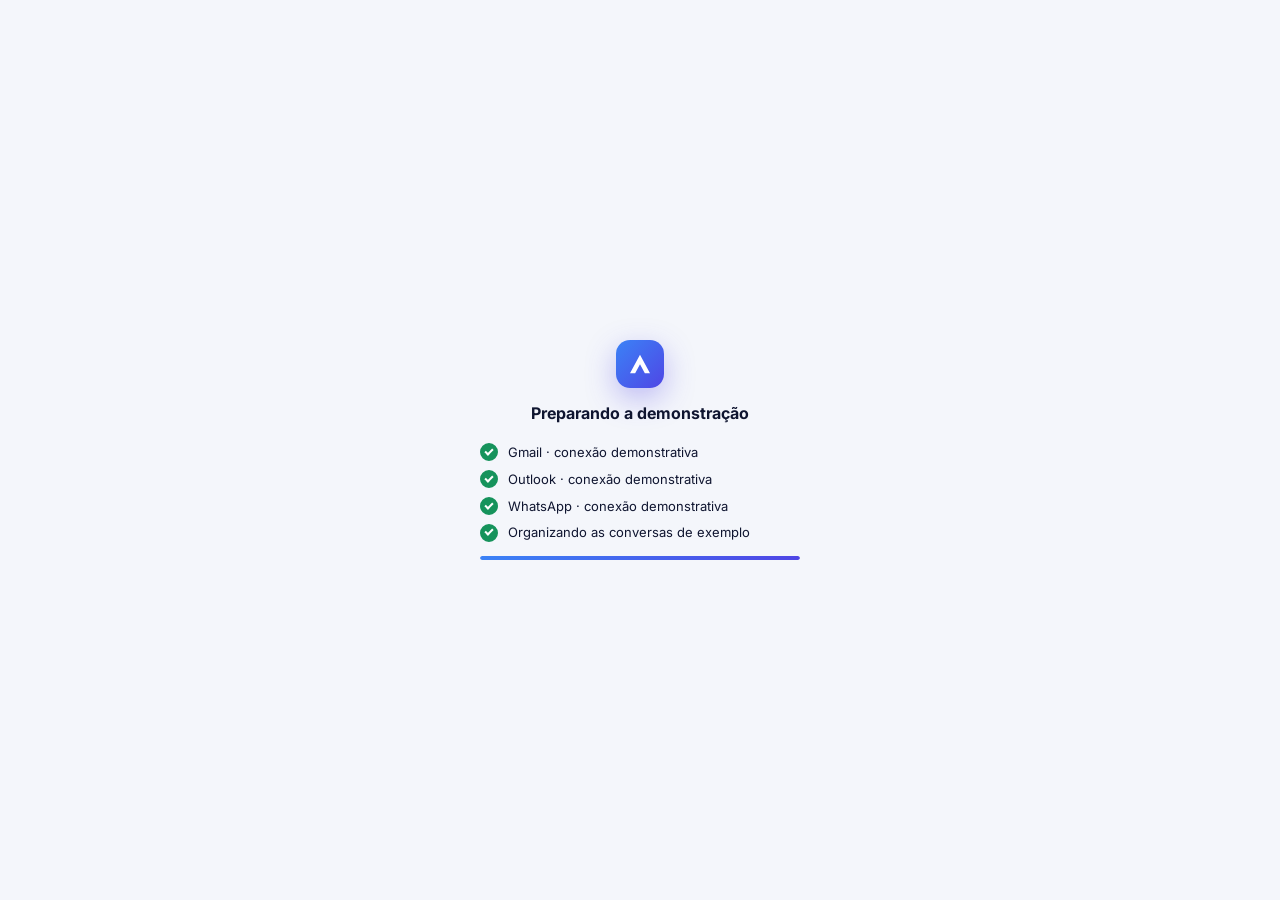
==== demonstracao/index.html @ d3f5a7e1 "Nova demonstração independente e multicanal; site alinhado Demonstração (pasta demonstracao/): - Sep" ====
<!doctype html>
<html lang="pt-BR">
<head>
<meta charset="utf-8">
<meta name="viewport" content="width=device-width,initial-scale=1,viewport-fit=cover">
<title>Assistence · Demonstração</title>
<meta name="description" content="Demonstração interativa do Assistence com dados fictícios: Gmail, WhatsApp e Outlook reunidos em um só lugar.">
<meta name="robots" content="noindex">
<meta name="theme-color" content="#4f46e5">
<link rel="icon" href="data:image/svg+xml,%3Csvg xmlns='http://www.w3.org/2000/svg' viewBox='0 0 26 24'%3E%3Cpath fill='%234f46e5' d='M13 1 1 23h6.2L13 12.4 18.8 23H25z'/%3E%3C/svg%3E">
<link rel="preconnect" href="https://fonts.googleapis.com"><link rel="preconnect" href="https://fonts.gstatic.com" crossorigin>
<link rel="stylesheet" href="https://fonts.googleapis.com/css2?family=Inter:wght@400;500;600;700;800&display=swap">
<link rel="stylesheet" href="estilo.css">
</head>
<body>
<!-- Demonstração do Assistence: dados fictícios e resultados programados. Não usa o motor nem as integrações do aplicativo real. -->
<div class="boot" id="boot" aria-live="polite">
  <div class="boot-in">
    <div class="boot-logo"><svg width="22" height="20" viewBox="0 0 26 24" fill="currentColor" aria-hidden="true"><path d="M13 1 1 23h6.2L13 12.4 18.8 23H25z"/></svg></div>
    <b>Preparando a demonstração</b>
    <ul class="boot-steps">
      <li><i></i>Gmail · conexão demonstrativa</li>
      <li><i></i>Outlook · conexão demonstrativa</li>
      <li><i></i>WhatsApp · conexão demonstrativa</li>
      <li><i></i>Organizando as conversas de exemplo</li>
    </ul>
    <div class="boot-bar"><i></i></div>
  </div>
</div>
<div id="app"></div>
<div class="toasts" id="toasts" aria-live="polite"></div>
<script src="dados.js"></script>
<script src="app.js"></script>
</body>
</html>
---- demonstracao/estilo.css ----
/* Assistence · Demonstração · Estilos
   Computador (>= 1024 px): mesa de trabalho com barra lateral e painéis lado a lado.
   Celular (< 1024 px): telas empilhadas, abas no rodapé e painéis que sobem de baixo. */
:root{
  --bg:#f4f6fb; --sf:#ffffff; --sf2:#f0f2f8; --sf3:#e8ebf4; --tx:#0f1530; --tx2:#2f3755; --mu:#667091; --bd:#e3e7f0; --bd2:#d2d8e6;
  --ac:#4f46e5; --ac2:#3b82f6; --acs:#eef0ff; --ac-tx:#4338ca;
  --hi:#dc3545; --hi-s:#fdecee; --me:#c77700; --me-s:#fff4e0; --lo:#16935c; --lo-s:#e4f5ec;
  --gm:#d93025; --ol:#0f6cbd; --wa:#1fa855;
  --sh:0 1px 2px rgba(15,21,48,.05),0 6px 18px rgba(15,21,48,.06);
  --sh-lg:0 24px 60px rgba(15,21,48,.18),0 2px 8px rgba(15,21,48,.08);
  --font:"Inter",system-ui,-apple-system,"Segoe UI",Roboto,sans-serif;
  --mono:ui-monospace,SFMono-Regular,Menlo,monospace;
  --ease:cubic-bezier(.2,.75,.25,1);
}
@media (prefers-color-scheme:dark){:root{
  --bg:#080b16; --sf:#10162a; --sf2:#161d36; --sf3:#1d2543; --tx:#eef1fb; --tx2:#cbd2e8; --mu:#8f99ba; --bd:#212a47; --bd2:#2c3659;
  --ac:#8b8cff; --ac2:#60a5fa; --acs:#1e2350; --ac-tx:#b4b6ff;
  --hi:#ff6b75; --hi-s:#3a1a24; --me:#f5b544; --me-s:#352a14; --lo:#4bd396; --lo-s:#123026;
  --sh:0 1px 2px rgba(0,0,0,.4); --sh-lg:0 24px 60px rgba(0,0,0,.6); color-scheme:dark}}

*{box-sizing:border-box}
html,body{height:100%;margin:0}
#app{height:100%}
body{background:var(--bg);color:var(--tx);font:14px/1.45 var(--font);-webkit-font-smoothing:antialiased;overflow:hidden}
button{font:inherit;color:inherit;background:none;border:0;padding:0;cursor:pointer;text-align:inherit}
input,textarea,select{font:inherit;color:var(--tx)}
h1,h2,h3,h4,p{margin:0}
ul{margin:0;padding:0;list-style:none}
:focus-visible{outline:2px solid var(--ac);outline-offset:2px;border-radius:8px}
svg{flex:none}
[hidden]{display:none!important}
.mu{color:var(--mu)}
.num{font-variant-numeric:tabular-nums}

/* ---------- carregamento ---------- */
.boot{position:fixed;inset:0;z-index:100;display:grid;place-items:center;background:var(--bg);transition:opacity .35s var(--ease),visibility .35s}
.boot.out{opacity:0;visibility:hidden}
.boot-in{width:min(320px,82vw);display:grid;gap:14px;justify-items:center;text-align:center}
.boot-logo{width:48px;height:48px;border-radius:14px;background:linear-gradient(135deg,var(--ac2),var(--ac));display:grid;place-items:center;color:#fff;box-shadow:0 10px 30px rgba(79,70,229,.35)}
.boot b{font-size:16px}
.boot-steps{display:grid;gap:8px;width:100%;margin-top:4px}
.boot-steps li{display:flex;align-items:center;gap:10px;font-size:13px;color:var(--mu);transition:color .25s}
.boot-steps li i{width:18px;height:18px;border-radius:50%;border:2px solid var(--bd2);display:grid;place-items:center;transition:all .25s var(--ease);flex:none}
.boot-steps li.ok{color:var(--tx)}
.boot-steps li.ok i{background:var(--lo);border-color:var(--lo)}
.boot-steps li.ok i::after{content:"";width:6px;height:3px;border:2px solid #fff;border-top:0;border-right:0;transform:rotate(-45deg) translate(1px,-1px)}
.boot-bar{width:100%;height:4px;border-radius:99px;background:var(--sf3);overflow:hidden}
.boot-bar i{display:block;height:100%;width:0;background:linear-gradient(90deg,var(--ac2),var(--ac));border-radius:99px;transition:width .3s var(--ease)}

/* ---------- elementos comuns ---------- */
.ch{width:22px;height:22px;border-radius:6px;display:grid;place-items:center;color:#fff;flex:none}
.ch.gmail{background:var(--gm)}.ch.outlook{background:var(--ol)}.ch.whatsapp{background:var(--wa)}
.ch.sm{width:16px;height:16px;border-radius:4px}
.av{width:34px;height:34px;border-radius:50%;display:grid;place-items:center;font-weight:700;font-size:12.5px;color:#fff;flex:none;background:var(--c,#64748b)}
.av.sm{width:22px;height:22px;font-size:10px}
.av.xs{width:18px;height:18px;font-size:9px}
.pill{display:inline-flex;align-items:center;gap:5px;border-radius:99px;padding:2px 9px;font-size:12px;font-weight:600;white-space:nowrap;background:var(--sf2);color:var(--tx2)}
.pill.hi{background:var(--hi-s);color:var(--hi)}.pill.me{background:var(--me-s);color:var(--me)}.pill.lo{background:var(--lo-s);color:var(--lo)}
.pill.ac{background:var(--acs);color:var(--ac-tx)}
.pill.pay{background:var(--hi-s);color:var(--hi)}.pill.rec{background:var(--lo-s);color:var(--lo)}
.dot{width:8px;height:8px;border-radius:50%;flex:none}
.dot.hi{background:var(--hi)}.dot.me{background:var(--me)}.dot.lo{background:var(--lo)}
.demo-tag{display:inline-flex;align-items:center;gap:5px;font-size:10.5px;font-weight:700;letter-spacing:.03em;justify-self:start;text-transform:uppercase;color:var(--me);background:var(--me-s);border-radius:99px;padding:3px 9px;white-space:nowrap}
.btn{display:inline-flex;align-items:center;justify-content:center;gap:7px;border-radius:10px;padding:9px 14px;font-weight:600;font-size:13.5px;background:var(--ac);color:#fff;transition:background .15s,transform .12s var(--ease),box-shadow .2s;white-space:nowrap}
.btn:hover{filter:brightness(1.06)}
.btn:active{transform:scale(.97)}
.btn.sec{background:var(--sf);color:var(--tx);border:1px solid var(--bd2)}
.btn.sec:hover{background:var(--sf2);filter:none}
.btn.ghost{background:transparent;color:var(--tx2)}
.btn.ghost:hover{background:var(--sf2);filter:none}
.btn.ok{background:var(--lo)}
.btn:disabled{opacity:.5;cursor:default;transform:none}
.icb{width:36px;height:36px;border-radius:10px;display:grid;place-items:center;color:var(--tx2);position:relative;transition:background .15s}
.icb:hover{background:var(--sf2)}
.badge{position:absolute;top:3px;right:3px;min-width:16px;height:16px;border-radius:99px;background:var(--hi);color:#fff;font-size:10px;font-weight:700;display:grid;place-items:center;padding:0 4px}
.card{background:var(--sf);border:1px solid var(--bd);border-radius:14px;box-shadow:var(--sh)}
.sec-h{display:flex;align-items:center;justify-content:space-between;gap:10px;padding:14px 16px 10px}
.sec-h h3{font-size:14px;font-weight:700;display:flex;align-items:center;gap:8px}
.link{color:var(--ac-tx);font-weight:600;font-size:13px}
.link:hover{text-decoration:underline}
.empty{padding:28px 16px;text-align:center;color:var(--mu);font-size:13.5px}
.check{width:20px;height:20px;border-radius:50%;border:2px solid var(--bd2);display:grid;place-items:center;flex:none;color:#fff;transition:all .25s var(--ease)}
.check:hover{border-color:var(--lo)}
.check.on{background:var(--lo);border-color:var(--lo);transform:scale(1.05)}
.chips{display:flex;gap:6px;flex-wrap:wrap}
.chip{padding:6px 11px;border-radius:99px;font-size:12.5px;font-weight:600;color:var(--tx2);background:var(--sf2);border:1px solid transparent;white-space:nowrap;display:inline-flex;align-items:center;gap:6px;transition:background .15s,color .15s}
.chip:hover{background:var(--sf3)}
.chip.on{background:var(--tx);color:var(--sf)}
.chip .n{opacity:.65;font-variant-numeric:tabular-nums}
mark{background:color-mix(in srgb,var(--me) 25%,transparent);color:inherit;border-radius:3px;padding:0 1px}

/* ---------- transições ---------- */
@media (prefers-reduced-motion:no-preference){
  .v-in{animation:vin .26s var(--ease) both}
  @keyframes vin{from{opacity:0;transform:translateY(6px)}to{opacity:1;transform:none}}
  .p-in{animation:pin .24s var(--ease) both}
  @keyframes pin{from{opacity:0;transform:translateX(10px)}to{opacity:1;transform:none}}
  .row-new{animation:rownew 1.6s var(--ease) both}
  @keyframes rownew{0%{background:color-mix(in srgb,var(--ac) 22%,transparent);transform:translateY(-6px);opacity:0}25%{opacity:1;transform:none}100%{background:transparent}}
  .done-out{animation:doneout .45s var(--ease) forwards}
  @keyframes doneout{to{opacity:0;transform:scale(.97);height:0;margin:0;padding-top:0;padding-bottom:0}}
  .bump{animation:bump .5s var(--ease)}
  @keyframes bump{40%{transform:scale(1.08)}}
}

/* ---------- avisos (toasts) ---------- */
.toasts{position:fixed;z-index:90;display:grid;gap:8px;pointer-events:none;right:20px;bottom:20px;width:min(360px,calc(100vw - 32px))}
.toast{pointer-events:auto;display:flex;gap:10px;align-items:flex-start;background:var(--tx);color:var(--sf);border-radius:12px;padding:11px 14px;box-shadow:var(--sh-lg);font-size:13.5px;transition:opacity .25s var(--ease),transform .25s var(--ease)}
.toast b{display:block}
.toast .t-act{margin-left:auto;color:var(--ac2);font-weight:700;white-space:nowrap}
.toast.hide{opacity:0;transform:translateY(8px)}
@media (prefers-reduced-motion:no-preference){.toast{animation:tin .3s var(--ease) both}@keyframes tin{from{opacity:0;transform:translateY(10px) scale(.98)}to{opacity:1;transform:none}}}

/* ---------- janela / folha ---------- */
.scrim{position:fixed;inset:0;z-index:80;background:rgba(8,12,28,.45);transition:opacity .25s var(--ease)}
.modal{position:fixed;z-index:81;left:50%;top:50%;width:min(520px,calc(100vw - 32px));max-height:min(82vh,720px);overflow:auto;transform:translate(-50%,-50%);background:var(--sf);border-radius:16px;box-shadow:var(--sh-lg);border:1px solid var(--bd)}
.modal-h{display:flex;align-items:center;justify-content:space-between;gap:10px;padding:16px 18px 10px}
.modal-h h3{font-size:16px}
.modal-b{padding:4px 18px 18px;display:grid;gap:12px}
.modal .grab{display:none}
@media (prefers-reduced-motion:no-preference){
  .scrim{animation:fade .22s ease both}@keyframes fade{from{opacity:0}}
  .modal{animation:mdin .26s var(--ease) both}@keyframes mdin{from{opacity:0;transform:translate(-50%,-47%) scale(.98)}}
}
.opt{display:flex;align-items:center;gap:12px;padding:11px 12px;border:1px solid var(--bd);border-radius:12px;text-align:left;width:100%;transition:border-color .15s,background .15s}
.opt:hover{border-color:var(--ac);background:var(--acs)}
.opt.on{border-color:var(--ac);background:var(--acs)}
.opt small{display:block;color:var(--mu);font-size:12px}
.fld{display:grid;gap:6px}
.fld label{font-size:12px;font-weight:600;color:var(--mu)}
.fld input,.fld select,.fld textarea{width:100%;border:1px solid var(--bd2);background:var(--sf);border-radius:10px;padding:10px 12px;font-size:14px}
.fld textarea{min-height:110px;resize:vertical;line-height:1.5}
.note{font-size:12.5px;color:var(--mu);display:flex;gap:8px;align-items:flex-start}
.note svg{color:var(--me);margin-top:1px}
.sugs{display:grid;gap:8px}
.sug{text-align:left;padding:10px 12px;border-radius:12px;background:var(--acs);color:var(--ac-tx);font-size:13.5px;line-height:1.45;border:1px solid transparent;transition:border-color .15s}
.sug:hover{border-color:var(--ac)}

/* =========================================================
   COMPUTADOR
   ========================================================= */
.desk{display:grid;grid-template-columns:244px minmax(0,1fr);height:100vh}
.side{background:var(--sf);border-right:1px solid var(--bd);display:flex;flex-direction:column;min-height:0}
.side-top{padding:16px 16px 10px;display:grid;gap:10px}
.brand{display:flex;align-items:center;gap:9px;font-weight:800;font-size:16.5px;letter-spacing:-.02em}
.brand i{width:28px;height:28px;border-radius:8px;background:linear-gradient(135deg,var(--ac2),var(--ac));display:grid;place-items:center;color:#fff}
.side-scroll{overflow:auto;flex:1;padding:4px 10px 10px;scrollbar-width:thin}
.nav-i{display:flex;align-items:center;gap:10px;width:100%;padding:8px 10px;border-radius:9px;color:var(--tx2);font-weight:500;position:relative;transition:background .15s,color .15s}
.nav-i:hover{background:var(--sf2)}
.nav-i.on{background:var(--acs);color:var(--ac-tx);font-weight:650}
.nav-i .n{margin-left:auto;font-size:11.5px;font-weight:600;color:var(--mu);font-variant-numeric:tabular-nums}
.nav-i.on .n{color:var(--ac-tx)}
.nav-i .n.red{background:var(--hi);color:#fff;border-radius:99px;padding:0 6px}
.side-lbl{font-size:11px;font-weight:700;letter-spacing:.06em;text-transform:uppercase;color:var(--mu);padding:16px 10px 6px;display:flex;justify-content:space-between}
.side-foot{border-top:1px solid var(--bd);padding:10px;display:grid;gap:6px}
.me-card{display:flex;align-items:center;gap:10px;padding:6px}
.me-card b{display:block;font-size:13px}.me-card small{color:var(--mu);font-size:11.5px}
.main{display:grid;grid-template-rows:60px minmax(0,1fr);min-width:0;min-height:0}
.topbar{display:flex;align-items:center;gap:12px;padding:0 20px;border-bottom:1px solid var(--bd);background:var(--sf)}
.search{flex:1;max-width:520px;position:relative}
.search input{width:100%;height:38px;border-radius:10px;border:1px solid var(--bd);background:var(--sf2);padding:0 64px 0 36px;font-size:13.5px;transition:border-color .15s,background .15s,box-shadow .15s}
.search input:focus{outline:0;border-color:var(--ac);background:var(--sf);box-shadow:0 0 0 3px color-mix(in srgb,var(--ac) 18%,transparent)}
.search>svg{position:absolute;left:11px;top:11px;color:var(--mu)}
.kbd{font-family:var(--mono);font-size:11px;border:1px solid var(--bd2);border-bottom-width:2px;border-radius:5px;padding:0 5px;color:var(--mu);background:var(--sf)}
.search .kbd{position:absolute;right:10px;top:10px}
.top-r{margin-left:auto;display:flex;align-items:center;gap:6px}
.view{overflow:auto;min-height:0;position:relative}
.pad{padding:22px 24px 40px;display:grid;gap:18px;align-content:start}
.page-h{display:flex;align-items:flex-end;justify-content:space-between;gap:16px;flex-wrap:wrap}
.page-h h1{font-size:23px;letter-spacing:-.02em}
.page-h p{color:var(--mu);margin-top:2px}

/* painel */
.kpis{display:grid;grid-template-columns:repeat(5,minmax(0,1fr));gap:12px}
.kpi{padding:14px 16px;display:grid;gap:4px;text-align:left;transition:border-color .2s,transform .2s var(--ease)}
.kpi:hover{border-color:var(--ac);transform:translateY(-1px)}
.kpi span{font-size:12.5px;color:var(--mu);display:flex;align-items:center;gap:6px}
.kpi b{font-size:26px;letter-spacing:-.02em;font-variant-numeric:tabular-nums}
.kpi b.red{color:var(--hi)}.kpi b.ac{color:var(--ac-tx)}
.kpi small{font-size:11.5px;color:var(--mu)}
.dash{display:grid;grid-template-columns:minmax(0,1.6fr) minmax(0,1fr);gap:16px;align-items:start}
.tbl{width:100%;border-collapse:collapse}
.tbl th{font-size:11px;text-transform:uppercase;letter-spacing:.05em;color:var(--mu);font-weight:700;text-align:left;padding:8px 10px;border-bottom:1px solid var(--bd)}
.tbl td{padding:10px;border-bottom:1px solid var(--bd);vertical-align:middle}
.tbl tr:last-child td{border-bottom:0}
.tbl tbody tr{cursor:pointer;transition:background .15s}
.tbl tbody tr:hover{background:var(--sf2)}
.tbl .who{display:flex;align-items:center;gap:10px;min-width:0}
.tbl .who b{display:block;font-size:13px;white-space:nowrap;overflow:hidden;text-overflow:ellipsis;max-width:170px}
.tbl .who small{color:var(--mu);font-size:11.5px}
.tbl .act{font-size:13px;max-width:280px}
.tbl .val{font-variant-numeric:tabular-nums;white-space:nowrap;font-weight:600}
.resume{background:linear-gradient(135deg,var(--ac2),var(--ac));color:#fff;border:0;padding:16px 18px;display:grid;gap:8px}
.resume h3{font-size:13px;opacity:.9;display:flex;gap:8px;align-items:center}
.resume p{font-size:14.5px;line-height:1.55}
.resume b{font-weight:700}
.week li{display:grid;grid-template-columns:44px minmax(0,1fr);gap:10px;padding:9px 16px;border-top:1px solid var(--bd)}
.week li:first-child{border-top:0}
.week .wd{text-align:center;font-size:11px;color:var(--mu);font-weight:600;text-transform:uppercase}
.week .wd b{display:block;font-size:18px;color:var(--tx)}
.week li.today .wd b{color:var(--ac-tx)}
.week .its{display:grid;gap:4px;align-content:center;min-width:0}
.week .it{display:flex;gap:7px;align-items:center;font-size:12.5px;min-width:0;text-align:left}
.week .it span{white-space:nowrap;overflow:hidden;text-overflow:ellipsis}
.week .it:hover span{text-decoration:underline}
.chbar{display:grid;gap:10px;padding:4px 16px 16px}
.chbar div{display:grid;grid-template-columns:110px minmax(0,1fr) 34px;gap:10px;align-items:center;font-size:12.5px}
.chbar .b{height:8px;border-radius:99px;background:var(--sf2);overflow:hidden}
.chbar .b i{display:block;height:100%;border-radius:99px;transition:width .6s var(--ease)}
.chbar .lbl{display:flex;gap:7px;align-items:center}

/* caixa unificada */
.inbox{display:grid;grid-template-columns:minmax(300px,380px) minmax(0,1fr);height:100%;min-height:0}
.inbox.with-info{grid-template-columns:minmax(300px,370px) minmax(0,1fr) 300px}
.list-col{border-right:1px solid var(--bd);display:flex;flex-direction:column;min-height:0;background:var(--sf)}
.list-h{padding:14px 14px 10px;display:grid;gap:10px;border-bottom:1px solid var(--bd)}
.list-h h2{font-size:16px;display:flex;align-items:center;justify-content:space-between}
.chseg{display:flex;gap:4px;padding:3px;border-radius:10px;background:var(--sf2)}
.chseg button{flex:1;display:flex;align-items:center;justify-content:center;gap:6px;padding:6px 4px;border-radius:8px;font-size:12px;font-weight:600;color:var(--mu);transition:background .15s,color .15s}
.chseg button.on{background:var(--sf);color:var(--tx);box-shadow:var(--sh)}
.list{overflow:auto;flex:1;scrollbar-width:thin}
.row{display:grid;grid-template-columns:auto minmax(0,1fr);gap:4px 10px;width:100%;padding:11px 14px;border-bottom:1px solid var(--bd);text-align:left;position:relative;transition:background .15s}
.row:hover{background:var(--sf2)}
.row.sel{background:var(--acs)}
.row.sel::before{content:"";position:absolute;left:0;top:8px;bottom:8px;width:3px;border-radius:0 3px 3px 0;background:var(--ac)}
.row .ch{grid-row:span 3;margin-top:1px}
.row .l1{display:flex;align-items:baseline;gap:8px;min-width:0}
.row .l1 b{font-size:13.5px;white-space:nowrap;overflow:hidden;text-overflow:ellipsis;font-weight:600}
.row.unread .l1 b{font-weight:800}
.row.unread .l1 b::after{content:"";display:inline-block;width:7px;height:7px;border-radius:50%;background:var(--ac);margin-left:7px;vertical-align:1px}
.row .l1 time{margin-left:auto;font-size:11.5px;color:var(--mu);white-space:nowrap;font-variant-numeric:tabular-nums}
.row .l2{font-size:13px;color:var(--tx2);white-space:nowrap;overflow:hidden;text-overflow:ellipsis}
.row .l3{display:flex;gap:5px;flex-wrap:wrap;align-items:center;margin-top:2px}
.row.done{opacity:.55}
.read-col{display:flex;flex-direction:column;min-height:0;min-width:0;background:var(--bg)}
.read-h{padding:14px 20px;border-bottom:1px solid var(--bd);background:var(--sf);display:grid;gap:8px}
.read-h h2{font-size:17px;letter-spacing:-.01em}
.read-h .from{display:flex;align-items:center;gap:10px;font-size:13px;flex-wrap:wrap}
.read-tools{display:flex;gap:6px;flex-wrap:wrap}
.thread{overflow:auto;flex:1;padding:18px 20px 24px;display:grid;gap:12px;align-content:start;grid-auto-rows:max-content}
.mail{background:var(--sf);border:1px solid var(--bd);border-radius:12px;padding:14px 16px;display:grid;gap:8px}
.mail .mh{display:flex;align-items:center;gap:10px;font-size:13px}
.mail .mh time{margin-left:auto;color:var(--mu);font-size:12px}
.mail p{white-space:pre-wrap;line-height:1.6;font-size:14px;color:var(--tx2)}
.mail.out{background:var(--acs);border-color:transparent}
.att{display:flex;gap:8px;flex-wrap:wrap}
.att span{display:inline-flex;align-items:center;gap:7px;border:1px solid var(--bd);border-radius:9px;padding:6px 10px;font-size:12.5px;background:var(--sf)}
.att span.boleto svg{color:var(--hi)}
.wa{background:#efeae2;border-radius:12px;padding:14px;display:grid;gap:6px}
@media (prefers-color-scheme:dark){.wa{background:#0b141a}}
.bub{max-width:78%;padding:7px 10px 5px;border-radius:10px;background:#fff;color:#111b21;font-size:14px;line-height:1.45;box-shadow:0 1px .5px rgba(0,0,0,.13);white-space:pre-wrap;justify-self:start}
.bub small{display:block;text-align:right;font-size:10.5px;color:#667781;margin-top:2px}
.bub .au{display:block;font-size:12px;font-weight:700;color:#1fa855;margin-bottom:1px}
.bub.out{justify-self:end;background:#d9fdd3}
@media (prefers-color-scheme:dark){.bub{background:#202c33;color:#e9edef}.bub.out{background:#005c4b}.bub small{color:#8696a0}}
.sent-note{font-size:11.5px;color:var(--mu);text-align:center}
.info-col{border-left:1px solid var(--bd);background:var(--sf);overflow:auto;min-height:0}
.info{padding:16px;display:grid;gap:14px}
.info h3{font-size:13px;display:flex;align-items:center;gap:7px}
.info .sum{font-size:13.5px;line-height:1.55;color:var(--tx2);background:var(--sf2);border-radius:10px;padding:10px 12px}
.facts{display:grid;gap:2px}
.fact{display:grid;grid-template-columns:96px minmax(0,1fr) auto;gap:8px;align-items:center;padding:7px 0;border-bottom:1px solid var(--bd);font-size:13px}
.fact:last-child{border-bottom:0}
.fact>span:first-child{color:var(--mu);font-size:12px}
.fact b{font-weight:600}
.edit{width:26px;height:26px;border-radius:7px;display:grid;place-items:center;color:var(--mu);opacity:.6;transition:opacity .15s,background .15s}
.fact:hover .edit,.edit:focus-visible{opacity:1}
.edit:hover{background:var(--sf2);color:var(--ac-tx)}
.conf{display:flex;align-items:center;gap:8px}
.conf .b{flex:1;height:6px;border-radius:99px;background:var(--sf2);overflow:hidden;min-width:50px}
.conf .b i{display:block;height:100%;background:var(--lo);border-radius:99px}
.why{border:1px solid var(--bd);border-radius:10px;overflow:hidden}
.why summary{cursor:pointer;list-style:none;padding:9px 12px;font-size:13px;font-weight:600;display:flex;justify-content:space-between;align-items:center}
.why summary::-webkit-details-marker{display:none}
.why summary::after{content:"";width:7px;height:7px;border-right:2px solid var(--mu);border-bottom:2px solid var(--mu);transform:rotate(45deg);transition:transform .2s var(--ease)}
.why[open] summary::after{transform:rotate(-135deg)}
.why ul{padding:0 12px 10px;display:grid;gap:6px}
.why li{display:flex;gap:8px;font-size:12.5px;color:var(--tx2)}
.why li::before{content:"";width:6px;height:6px;border-radius:50%;background:var(--ac);margin-top:6px;flex:none}
.linked{display:grid;gap:6px}
.linked button{display:flex;align-items:center;gap:10px;padding:9px 10px;border:1px solid var(--bd);border-radius:10px;font-size:13px;text-align:left;width:100%;transition:border-color .15s}
.linked button:hover{border-color:var(--ac)}
.blank{display:grid;place-items:center;height:100%;color:var(--mu);text-align:center;padding:20px}
.blank svg{color:var(--bd2);margin:0 auto 10px}

/* tarefas (quadro) */
.board{display:grid;grid-template-columns:repeat(5,minmax(220px,1fr));gap:12px;align-items:start;overflow-x:auto;padding-bottom:6px}
.col{background:var(--sf2);border-radius:14px;padding:10px;display:grid;gap:8px;align-content:start;min-height:120px}
.col-h{display:flex;align-items:center;justify-content:space-between;padding:2px 4px 4px;font-size:13px;font-weight:700}
.col-h .n{font-size:12px;color:var(--mu);font-weight:600}
.col.late .col-h{color:var(--hi)}
.tk{background:var(--sf);border:1px solid var(--bd);border-radius:12px;padding:11px 12px;display:grid;gap:8px;box-shadow:var(--sh);transition:border-color .15s,transform .2s var(--ease),opacity .3s}
.tk:hover{border-color:var(--bd2)}
.tk .t1{display:flex;gap:10px;align-items:flex-start}
.tk .t1 b{font-size:13.5px;font-weight:600;line-height:1.35}
.tk.done .t1 b{text-decoration:line-through;color:var(--mu)}
.tk .t2{display:flex;gap:6px;align-items:center;flex-wrap:wrap;font-size:12px;color:var(--mu)}
.tk .t2 .av{margin-left:auto}
.tk .orig{display:inline-flex;align-items:center;gap:5px;color:var(--tx2);font-weight:500}
.tk .orig:hover{text-decoration:underline}
.seg{display:inline-flex;gap:3px;padding:3px;border-radius:10px;background:var(--sf2)}
.seg button{padding:6px 12px;border-radius:8px;font-size:12.5px;font-weight:600;color:var(--mu)}
.seg button.on{background:var(--sf);color:var(--tx);box-shadow:var(--sh)}

/* contas */
.bills{display:grid;gap:12px}
.bill-sum{display:grid;grid-template-columns:repeat(3,minmax(0,1fr));gap:12px}
.bill{display:grid;grid-template-columns:auto minmax(0,1fr) auto auto;gap:14px;align-items:center;padding:12px 16px;border-top:1px solid var(--bd)}
.bill:first-child{border-top:0}
.bill b{display:block;font-size:13.5px}
.bill small{color:var(--mu);font-size:12px}
.bill .amt{font-weight:700;font-variant-numeric:tabular-nums;text-align:right}
.bill.paid{opacity:.55}
.bill.paid .amt{text-decoration:line-through}
.dup{display:inline-flex;align-items:center;gap:4px;font-size:11.5px;color:var(--ac-tx);background:var(--acs);border-radius:99px;padding:1px 8px;margin-left:6px}

/* contatos e relatórios */
.people{display:grid;grid-template-columns:repeat(auto-fill,minmax(250px,1fr));gap:12px}
.person{padding:14px;display:grid;gap:10px;text-align:left;transition:border-color .2s,transform .2s var(--ease)}
.person:hover{border-color:var(--ac);transform:translateY(-1px)}
.person .ph{display:flex;gap:10px;align-items:center}
.person .ph b{display:block;font-size:14px}
.person .ph small{color:var(--mu);font-size:12px}
.person .pm{display:flex;gap:8px;align-items:center;font-size:12px;color:var(--mu);flex-wrap:wrap}
.rep{display:grid;grid-template-columns:repeat(2,minmax(0,1fr));gap:16px}
.bars{display:grid;gap:12px;padding:6px 16px 16px}
.bars>div{display:grid;grid-template-columns:120px minmax(0,1fr) 50px;gap:10px;align-items:center;font-size:13px}
.bars .b{height:10px;border-radius:99px;background:var(--sf2);overflow:hidden}
.bars .b i{display:block;height:100%;border-radius:99px;background:var(--ac);transition:width .6s var(--ease)}
.bars b{text-align:right;font-variant-numeric:tabular-nums}
.big{font-size:28px;font-weight:800;letter-spacing:-.02em}

/* configurações */
.conn{display:grid;grid-template-columns:repeat(3,minmax(0,1fr));gap:12px}
.conn .card{padding:16px;display:grid;gap:10px}
.conn .ch{width:34px;height:34px;border-radius:9px}
.st{display:inline-flex;align-items:center;gap:6px;font-size:12px;font-weight:600;color:var(--me)}
.st i{width:7px;height:7px;border-radius:50%;background:var(--me)}
.sw{width:40px;height:24px;border-radius:99px;background:var(--bd2);position:relative;flex:none;transition:background .2s}
.sw::after{content:"";position:absolute;top:3px;left:3px;width:18px;height:18px;border-radius:50%;background:#fff;box-shadow:0 1px 3px rgba(0,0,0,.25);transition:transform .25s var(--ease)}
.sw[aria-checked="true"]{background:var(--ac)}
.sw[aria-checked="true"]::after{transform:translateX(16px)}
.rule{display:flex;align-items:center;gap:12px;padding:12px 16px;border-top:1px solid var(--bd);font-size:13.5px}
.rule:first-child{border-top:0}

/* busca */
.sres{padding:22px 24px;display:grid;gap:16px;max-width:900px}
.sres h3{font-size:12px;text-transform:uppercase;letter-spacing:.05em;color:var(--mu);margin-bottom:6px}
.hit{display:flex;gap:12px;align-items:center;width:100%;text-align:left;padding:10px 12px;border-radius:10px;transition:background .15s}
.hit:hover,.hit.kb{background:var(--sf2)}
.hit .hx{min-width:0;flex:1}
.hit b{display:block;font-size:13.5px}
.hit span{display:block;font-size:12.5px;color:var(--mu);white-space:nowrap;overflow:hidden;text-overflow:ellipsis}

/* notificações */
.pop{position:fixed;z-index:70;width:340px;background:var(--sf);border:1px solid var(--bd);border-radius:14px;box-shadow:var(--sh-lg);overflow:hidden}
@media (prefers-reduced-motion:no-preference){.pop{animation:popin .2s var(--ease) both}@keyframes popin{from{opacity:0;transform:translateY(-6px) scale(.98)}}}
.pop h4{padding:12px 14px;border-bottom:1px solid var(--bd);font-size:13px;display:flex;justify-content:space-between}
.nt{display:flex;gap:10px;padding:11px 14px;border-bottom:1px solid var(--bd);text-align:left;width:100%;transition:background .15s}
.nt:hover{background:var(--sf2)}
.nt b{display:block;font-size:13px}
.nt span{font-size:12px;color:var(--mu)}
.nt.new{background:color-mix(in srgb,var(--acs) 60%,transparent)}

/* =========================================================
   CELULAR
   ========================================================= */
.mob{height:100%;display:flex;flex-direction:column}
.mtop{flex:none;display:flex;align-items:center;gap:8px;padding:10px 12px 8px 16px;padding-top:max(10px,env(safe-area-inset-top));background:var(--sf);border-bottom:1px solid var(--bd)}
.mtop h1{font-size:19px;letter-spacing:-.02em;flex:1;min-width:0;white-space:nowrap;overflow:hidden;text-overflow:ellipsis}
.mview{flex:1;overflow:auto;min-height:0;-webkit-overflow-scrolling:touch;padding-bottom:12px}
.mtabs{flex:none;display:grid;grid-template-columns:repeat(5,1fr);background:var(--sf);border-top:1px solid var(--bd);padding:6px 4px calc(6px + env(safe-area-inset-bottom))}
.mtabs button{display:grid;justify-items:center;gap:2px;font-size:10.5px;font-weight:600;color:var(--mu);padding:5px 0;position:relative}
.mtabs button.on{color:var(--ac-tx)}
.mtabs button .badge{top:0;right:calc(50% - 20px)}
@media (prefers-reduced-motion:no-preference){.mtabs button.on svg{animation:bump .4s var(--ease)}}
.msec{padding:16px 16px 4px}
.msec-h{display:flex;justify-content:space-between;align-items:center;margin:4px 0 10px}
.msec-h h3{font-size:15px}
.mhello{padding:16px 16px 0;display:grid;gap:4px}
.mhello h2{font-size:22px;letter-spacing:-.02em}
.mk{display:grid;grid-template-columns:repeat(3,minmax(0,1fr));gap:8px}
.mk button{background:var(--sf);border:1px solid var(--bd);border-radius:12px;padding:10px;display:grid;gap:2px;text-align:left}
.mk b{font-size:22px;font-variant-numeric:tabular-nums}
.mk b.red{color:var(--hi)}
.mk span{font-size:11.5px;color:var(--mu);line-height:1.25}
.mcard{background:var(--sf);border:1px solid var(--bd);border-radius:14px;overflow:hidden}
.mrow{display:grid;grid-template-columns:auto minmax(0,1fr);gap:3px 10px;width:100%;padding:12px 14px;border-top:1px solid var(--bd);text-align:left;position:relative;background:var(--sf);transition:background .15s}
.mrow:first-child{border-top:0}
.mrow:active{background:var(--sf2)}
.mrow .ch{grid-row:span 3;margin-top:1px}
.mrow .l1{display:flex;gap:8px;align-items:baseline;min-width:0}
.mrow .l1 b{font-size:14.5px;white-space:nowrap;overflow:hidden;text-overflow:ellipsis;font-weight:600}
.mrow.unread .l1 b{font-weight:800}
.mrow .l1 time{margin-left:auto;font-size:11.5px;color:var(--mu);white-space:nowrap}
.mrow .l2{font-size:13.5px;color:var(--tx2);white-space:nowrap;overflow:hidden;text-overflow:ellipsis}
.mrow .l3{display:flex;gap:5px;flex-wrap:wrap;margin-top:3px}
.mrow.pri::before{content:"";position:absolute;left:0;top:10px;bottom:10px;width:3px;border-radius:0 3px 3px 0;background:var(--c)}
.mscroll{display:flex;gap:8px;overflow-x:auto;padding:0 16px 10px;scrollbar-width:none}
.mscroll::-webkit-scrollbar{display:none}
.mtask{display:flex;gap:12px;align-items:flex-start;padding:12px 14px;border-top:1px solid var(--bd);background:var(--sf);transition:opacity .3s}
.mtask:first-child{border-top:0}
.mtask .tx{flex:1;min-width:0;display:grid;gap:4px}
.mtask b{font-size:14px;font-weight:600;line-height:1.35}
.mtask.done b{text-decoration:line-through;color:var(--mu)}
.mtask small{font-size:12px;color:var(--mu);display:flex;gap:6px;align-items:center;flex-wrap:wrap}
.mgroup{font-size:12px;font-weight:700;text-transform:uppercase;letter-spacing:.05em;color:var(--mu);margin:16px 16px 8px;display:flex;justify-content:space-between}
.mgroup.late{color:var(--hi)}
.mlist a,.mlist button.li{display:flex;align-items:center;gap:12px;padding:14px 16px;border-top:1px solid var(--bd);width:100%;text-align:left;font-size:15px;font-weight:500;color:var(--tx)}
.mlist button.li:first-child{border-top:0}
.mlist .li svg:last-child{margin-left:auto;color:var(--mu)}
.mlist .li .ic{width:32px;height:32px;border-radius:9px;background:var(--acs);color:var(--ac-tx);display:grid;place-items:center}
/* tela de conversa (desliza da direita) */
.screen2{position:fixed;inset:0;z-index:60;background:var(--bg);display:flex;flex-direction:column}
@media (prefers-reduced-motion:no-preference){
  .screen2{animation:s2in .3s var(--ease) both}@keyframes s2in{from{transform:translateX(100%)}}
  .screen2.out{animation:s2out .24s var(--ease) both}@keyframes s2out{to{transform:translateX(100%)}}
}
.s2top{display:flex;align-items:center;gap:8px;padding:8px 10px;padding-top:max(8px,env(safe-area-inset-top));background:var(--sf);border-bottom:1px solid var(--bd)}
.s2top .tt{flex:1;min-width:0}
.s2top .tt b{display:block;font-size:15px;white-space:nowrap;overflow:hidden;text-overflow:ellipsis}
.s2top .tt small{color:var(--mu);font-size:12px;display:flex;gap:6px;align-items:center}
.s2body{flex:1;overflow:auto;padding:12px;display:grid;gap:12px;align-content:start;grid-auto-rows:max-content}
.s2info{background:var(--sf);border:1px solid var(--bd);border-radius:14px;padding:12px 14px;display:grid;gap:8px}
.s2info .sum{font-size:14px;line-height:1.5}
.s2info .tags{display:flex;gap:6px;flex-wrap:wrap}
.s2bar{display:grid;grid-template-columns:repeat(4,1fr);gap:4px;padding:8px 8px calc(8px + env(safe-area-inset-bottom));background:var(--sf);border-top:1px solid var(--bd)}
.s2bar button{display:grid;justify-items:center;gap:3px;padding:6px 0;font-size:11px;font-weight:600;color:var(--tx2);border-radius:10px}
.s2bar button:active{background:var(--sf2)}
.s2bar button.on{color:var(--lo)}
/* folha que sobe de baixo (no celular, as janelas viram folhas) */
.mob~.modal,.is-mob .modal{left:0;right:0;top:auto;bottom:0;width:100%;max-height:88vh;transform:none;border-radius:20px 20px 0 0;padding-bottom:env(safe-area-inset-bottom)}
.is-mob .modal .grab{display:block;width:40px;height:5px;border-radius:99px;background:var(--bd2);margin:10px auto 0}
@media (prefers-reduced-motion:no-preference){.is-mob .modal{animation:shin .32s var(--ease) both}@keyframes shin{from{transform:translateY(100%)}}}
.is-mob .toasts{left:16px;right:16px;width:auto;bottom:calc(80px + env(safe-area-inset-bottom))}
.is-mob .pop{left:12px!important;right:12px;width:auto}
.msearch{padding:10px 16px;background:var(--sf);border-bottom:1px solid var(--bd)}
.msearch input{width:100%;height:42px;border-radius:12px;border:1px solid var(--bd);background:var(--sf2);padding:0 14px;font-size:16px}

/* ---------- computador com tela menor (1024 a 1279 px): informações dentro da conversa ---------- */
.info-inline{display:none}
.kpi b{font-size:clamp(19px,1.9vw,26px)}
@media (max-width:1279px){
  .inbox.with-info{grid-template-columns:minmax(260px,320px) minmax(0,1fr)}
  .info-col{display:none}
  .info-inline{display:block;background:var(--sf);border:1px solid var(--bd);border-radius:12px;overflow:hidden}
  .info-inline>summary{cursor:pointer;list-style:none;display:flex;align-items:center;gap:8px;padding:11px 14px;font-weight:700;font-size:13px}
  .info-inline>summary::-webkit-details-marker{display:none}
  .info-inline[open]>summary{border-bottom:1px solid var(--bd)}
  .info-inline .info-title{display:none}
  .dash{grid-template-columns:minmax(0,1fr)}
  .kpis{gap:10px}
  .kpi{padding:12px}
}
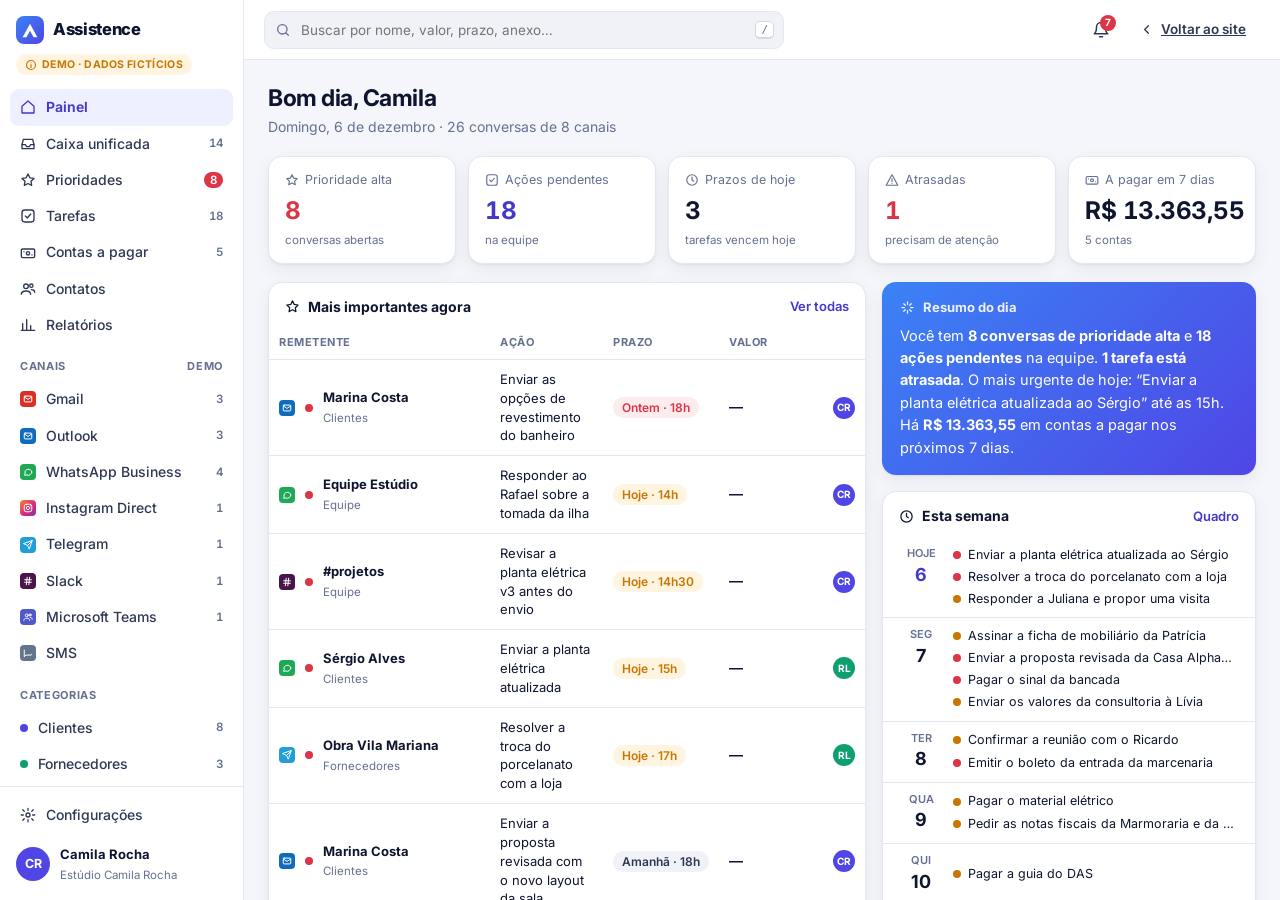
==== commit cafe17c4: "Demonstração como página própria, com oito canais - Corrige o ciclo: a página demonstracao.html e a " ====
--- a/demonstracao/index.html
+++ b/demonstracao/index.html
@@ -4,7 +4,7 @@
 <meta charset="utf-8">
 <meta name="viewport" content="width=device-width,initial-scale=1,viewport-fit=cover">
 <title>Assistence · Demonstração</title>
-<meta name="description" content="Demonstração interativa do Assistence com dados fictícios: Gmail, WhatsApp e Outlook reunidos em um só lugar.">
+<meta name="description" content="Demonstração do Assistence com dados fictícios: Gmail, Outlook, WhatsApp, Instagram, Telegram, Slack, Teams e SMS reunidos em um só lugar.">
 <meta name="robots" content="noindex">
 <meta name="theme-color" content="#4f46e5">
 <link rel="icon" href="data:image/svg+xml,%3Csvg xmlns='http://www.w3.org/2000/svg' viewBox='0 0 26 24'%3E%3Cpath fill='%234f46e5' d='M13 1 1 23h6.2L13 12.4 18.8 23H25z'/%3E%3C/svg%3E">
@@ -14,19 +14,6 @@
 </head>
 <body>
 <!-- Demonstração do Assistence: dados fictícios e resultados programados. Não usa o motor nem as integrações do aplicativo real. -->
-<div class="boot" id="boot" aria-live="polite">
-  <div class="boot-in">
-    <div class="boot-logo"><svg width="22" height="20" viewBox="0 0 26 24" fill="currentColor" aria-hidden="true"><path d="M13 1 1 23h6.2L13 12.4 18.8 23H25z"/></svg></div>
-    <b>Preparando a demonstração</b>
-    <ul class="boot-steps">
-      <li><i></i>Gmail · conexão demonstrativa</li>
-      <li><i></i>Outlook · conexão demonstrativa</li>
-      <li><i></i>WhatsApp · conexão demonstrativa</li>
-      <li><i></i>Organizando as conversas de exemplo</li>
-    </ul>
-    <div class="boot-bar"><i></i></div>
-  </div>
-</div>
 <div id="app"></div>
 <div class="toasts" id="toasts" aria-live="polite"></div>
 <script src="dados.js"></script>
--- a/demonstracao/estilo.css
+++ b/demonstracao/estilo.css
@@ -32,24 +32,10 @@
 .mu{color:var(--mu)}
 .num{font-variant-numeric:tabular-nums}
 
-/* ---------- carregamento ---------- */
-.boot{position:fixed;inset:0;z-index:100;display:grid;place-items:center;background:var(--bg);transition:opacity .35s var(--ease),visibility .35s}
-.boot.out{opacity:0;visibility:hidden}
-.boot-in{width:min(320px,82vw);display:grid;gap:14px;justify-items:center;text-align:center}
-.boot-logo{width:48px;height:48px;border-radius:14px;background:linear-gradient(135deg,var(--ac2),var(--ac));display:grid;place-items:center;color:#fff;box-shadow:0 10px 30px rgba(79,70,229,.35)}
-.boot b{font-size:16px}
-.boot-steps{display:grid;gap:8px;width:100%;margin-top:4px}
-.boot-steps li{display:flex;align-items:center;gap:10px;font-size:13px;color:var(--mu);transition:color .25s}
-.boot-steps li i{width:18px;height:18px;border-radius:50%;border:2px solid var(--bd2);display:grid;place-items:center;transition:all .25s var(--ease);flex:none}
-.boot-steps li.ok{color:var(--tx)}
-.boot-steps li.ok i{background:var(--lo);border-color:var(--lo)}
-.boot-steps li.ok i::after{content:"";width:6px;height:3px;border:2px solid #fff;border-top:0;border-right:0;transform:rotate(-45deg) translate(1px,-1px)}
-.boot-bar{width:100%;height:4px;border-radius:99px;background:var(--sf3);overflow:hidden}
-.boot-bar i{display:block;height:100%;width:0;background:linear-gradient(90deg,var(--ac2),var(--ac));border-radius:99px;transition:width .3s var(--ease)}
-
 /* ---------- elementos comuns ---------- */
 .ch{width:22px;height:22px;border-radius:6px;display:grid;place-items:center;color:#fff;flex:none}
 .ch.gmail{background:var(--gm)}.ch.outlook{background:var(--ol)}.ch.whatsapp{background:var(--wa)}
+.ch.instagram{background:linear-gradient(135deg,#f58529,#dd2a7b 55%,#8134af)}.ch.telegram{background:#229ed9}.ch.slack{background:#4a154b}.ch.teams{background:#5059c9}.ch.sms{background:#64748b}
 .ch.sm{width:16px;height:16px;border-radius:4px}
 .av{width:34px;height:34px;border-radius:50%;display:grid;place-items:center;font-weight:700;font-size:12.5px;color:#fff;flex:none;background:var(--c,#64748b)}
 .av.sm{width:22px;height:22px;font-size:10px}
@@ -215,6 +201,9 @@
 .list-col{border-right:1px solid var(--bd);display:flex;flex-direction:column;min-height:0;background:var(--sf)}
 .list-h{padding:14px 14px 10px;display:grid;gap:10px;border-bottom:1px solid var(--bd)}
 .list-h h2{font-size:16px;display:flex;align-items:center;justify-content:space-between}
+.chrow{display:flex;gap:6px;overflow-x:auto;scrollbar-width:none;margin:0 -14px;padding:0 14px}
+.chrow::-webkit-scrollbar{display:none}
+.chrow .chip{flex:none}
 .chseg{display:flex;gap:4px;padding:3px;border-radius:10px;background:var(--sf2)}
 .chseg button{flex:1;display:flex;align-items:center;justify-content:center;gap:6px;padding:6px 4px;border-radius:8px;font-size:12px;font-weight:600;color:var(--mu);transition:background .15s,color .15s}
 .chseg button.on{background:var(--sf);color:var(--tx);box-shadow:var(--sh)}
@@ -253,7 +242,20 @@
 .bub .au{display:block;font-size:12px;font-weight:700;color:#1fa855;margin-bottom:1px}
 .bub.out{justify-self:end;background:#d9fdd3}
 @media (prefers-color-scheme:dark){.bub{background:#202c33;color:#e9edef}.bub.out{background:#005c4b}.bub small{color:#8696a0}}
-.sent-note{font-size:11.5px;color:var(--mu);text-align:center}
+/* bate-papo dos outros canais (Instagram, Telegram, Slack, Teams, SMS) */
+.chat{border-radius:12px;padding:14px;display:grid;gap:6px;background:var(--sf2)}
+.chat .bub{background:var(--sf);color:var(--tx);box-shadow:none;border:1px solid var(--bd)}
+.chat .bub small{color:var(--mu)}
+.chat .bub .au{color:var(--ac-tx)}
+.chat .bub.out{background:var(--acs);border-color:transparent}
+.chat.instagram .bub.out{background:linear-gradient(135deg,#7b5cff,#c13584);color:#fff}
+.chat.instagram .bub.out small{color:rgba(255,255,255,.8)}
+.chat.telegram .bub.out{background:#e1f3fb}
+.chat.slack .bub,.chat.teams .bub{max-width:92%;border-radius:8px}
+.chat.slack .bub .au{color:#4a154b}.chat.teams .bub .au{color:#5059c9}
+.chat.sms .bub.out{background:#2f7df6;color:#fff;border:0}.chat.sms .bub.out small{color:rgba(255,255,255,.85)}
+.chat .att,.wa .att{margin-top:4px}
+@media (prefers-color-scheme:dark){.chat.telegram .bub.out{background:#1e3a4b}.chat.slack .bub .au{color:#d4a5d6}.chat.teams .bub .au{color:#a5abff}}
 .info-col{border-left:1px solid var(--bd);background:var(--sf);overflow:auto;min-height:0}
 .info{padding:16px;display:grid;gap:14px}
 .info h3{font-size:13px;display:flex;align-items:center;gap:7px}
@@ -331,7 +333,7 @@
 .big{font-size:28px;font-weight:800;letter-spacing:-.02em}
 
 /* configurações */
-.conn{display:grid;grid-template-columns:repeat(3,minmax(0,1fr));gap:12px}
+.conn{display:grid;grid-template-columns:repeat(auto-fill,minmax(210px,1fr));gap:12px}
 .conn .card{padding:16px;display:grid;gap:10px}
 .conn .ch{width:34px;height:34px;border-radius:9px}
 .st{display:inline-flex;align-items:center;gap:6px;font-size:12px;font-weight:600;color:var(--me)}
